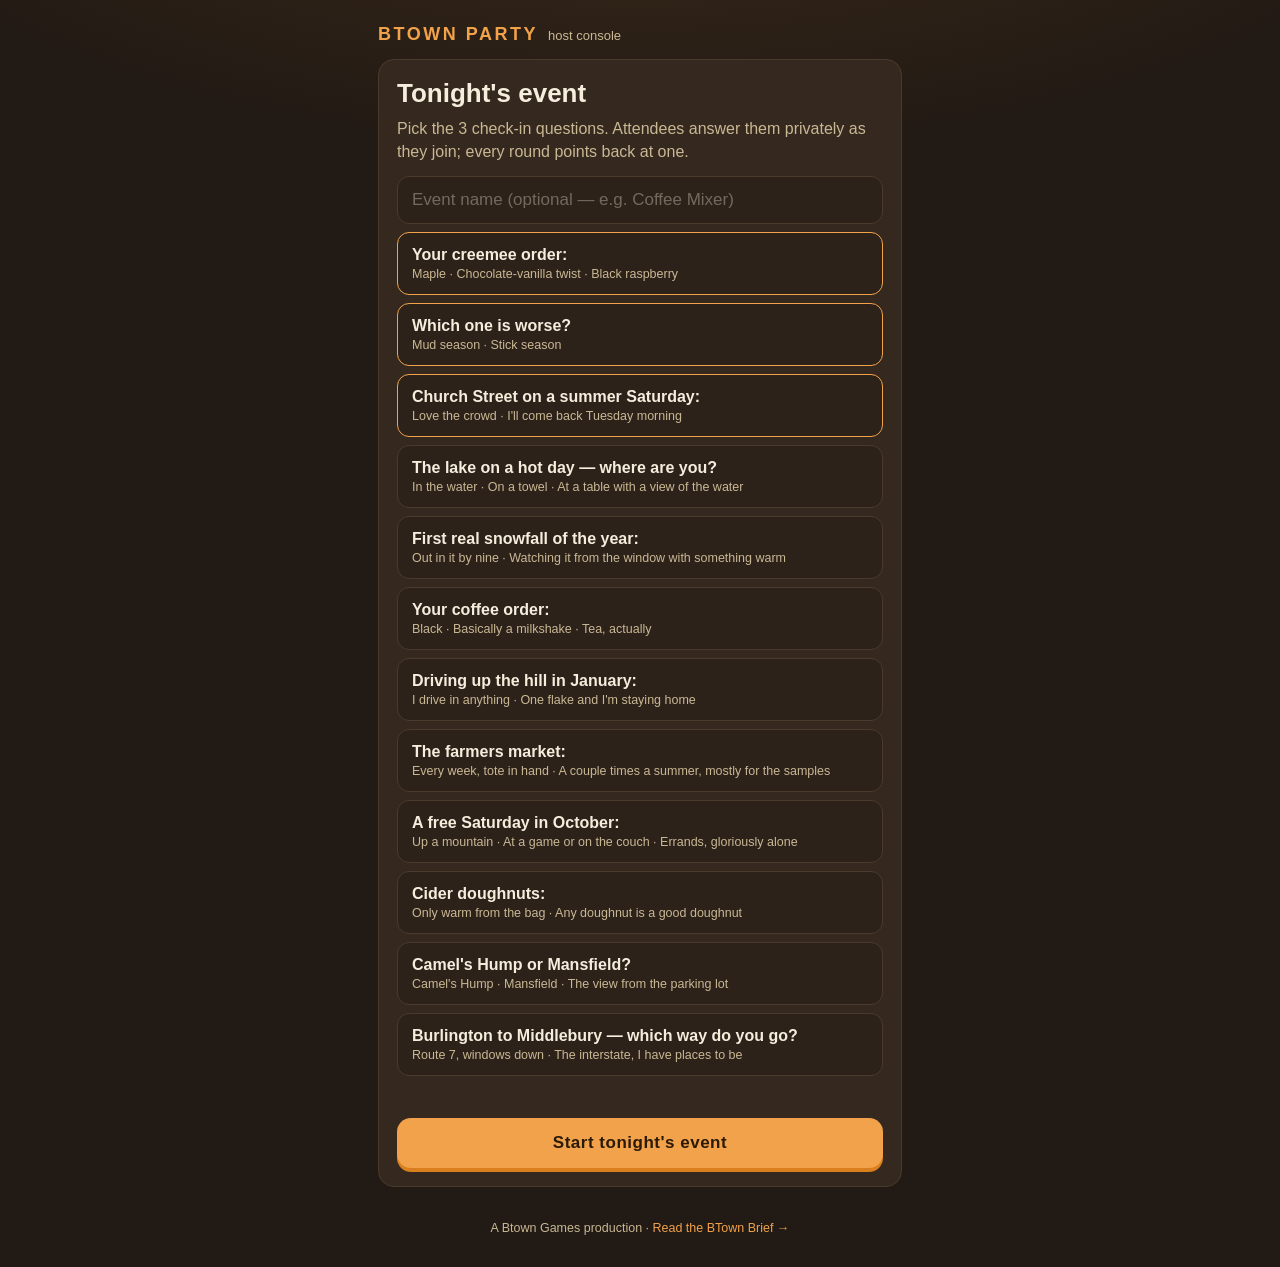
==== host.html @ 73866e27 "Btown Party: live social-mixer platform + The Room Knows The digital layer under a live mixer: atten" ====
<!DOCTYPE html>
<html lang="en">
<head>
<meta charset="utf-8">
<meta name="viewport" content="width=device-width, initial-scale=1, viewport-fit=cover">
<meta name="theme-color" content="#221a14">
<title>BTOWN PARTY — Host console</title>
<meta name="description" content="Run the mixer from your phone: roster, rounds, approvals, and the staged reveal.">
<meta name="robots" content="noindex">
<link rel="icon" href="icon.svg" type="image/svg+xml">
<link rel="apple-touch-icon" href="icon-180.png">
<link rel="stylesheet" href="style.css">
</head>
<body class="face-host">
<div class="page">
  <div class="brand"><span class="b-party">BTOWN PARTY</span><span class="b-sub">host console</span></div>
  <div id="demoBanner" class="demo-banner hidden">Demo night — a fake crowd of 12 is already in the room.</div>

  <!-- create tonight's event -->
  <div id="setupPanel" class="card hidden">
    <h1>Tonight's event</h1>
    <p class="dim">Pick the 3 check-in questions. Attendees answer them privately as they join; every round points back at one.</p>
    <div style="margin-top:12px">
      <input id="eventTitle" type="text" maxlength="80" placeholder="Event name (optional — e.g. Coffee Mixer)">
    </div>
    <div id="questionPicker" style="margin-top:8px"></div>
    <div id="setupError" class="error-line"></div>
    <button id="hostCreate" class="big-btn">Start tonight's event</button>
  </div>

  <!-- running -->
  <div id="runPanel" class="hidden">
    <div class="card">
      <div class="host-head">
        <span class="host-code" id="hostCode">····</span>
        <span class="host-stat" id="hostCount">0 in the room</span>
        <button id="shareBtn" class="chip-btn">📲 invite link</button>
      </div>
      <p class="dim small">Screen page: open <span id="screenHint"></span> on the laptop — the join QR lives there.</p>
    </div>

    <div class="card">
      <h2>Round</h2>
      <div id="roundSetupMount" class="hidden"></div>
      <div id="roundLive" class="hidden">
        <p id="roundStatus" class="dim" style="margin:6px 0 4px"></p>
        <div id="modQueue"></div>
        <div class="host-actions">
          <button id="approveAllBtn" class="chip-btn">✅ Approve the rest</button>
        </div>
        <div class="host-actions">
          <button id="closeRoundBtn" class="big-btn">Close the round</button>
          <button id="revealBtn" class="big-btn hidden">Start the reveal</button>
        </div>
        <div class="host-actions">
          <button id="scrapRoundBtn" class="chip-btn">🗑 Scrap this round</button>
        </div>
      </div>
    </div>

    <div class="card">
      <h2>In the room</h2>
      <p class="dim small">Tap a name twice to remove them. ○ = hasn't checked in.</p>
      <div class="roster" id="hostRoster"></div>
    </div>

    <div class="card">
      <button id="endEventBtn" class="chip-btn">🌙 End the event</button>
      <p class="dim small" style="margin-top:8px">Ends the night for every phone. Tap twice.</p>
    </div>
  </div>

  <!-- narrated reveal (fullscreen; equals the big screen in dignity) -->
  <div id="narrated" class="hidden">
    <div id="narratedTitle"></div>
    <div id="narratedLines"></div>
    <div id="narratedStep"></div>
    <div id="narratedControls">
      <button id="narratedNext" class="big-btn">Next beat →</button>
    </div>
  </div>

  <div id="offlinePanel" class="card hidden">
    <h1>Party mode isn't switched on yet</h1>
    <p class="dim">One-time setup: paste <strong>supabase/party-SETUP.sql</strong> into the Supabase SQL editor (see PARTY-SETUP.md). Or rehearse right now with <a href="host.html?demo=1" style="color:var(--amber)">the demo night</a>.</p>
  </div>

  <footer class="footer">
    A Btown Games production · <a href="https://www.btownbrief.com" target="_blank" rel="noopener">Read the BTown Brief →</a>
  </footer>
</div>
<script type="module" src="js/host.js"></script>
</body>
</html>
---- style.css ----
/* BTOWN PARTY — a Btown Games production.
   One sheet, three faces: body.face-phone (attendee), body.face-host
   (Stephen's console), body.face-screen (projector / TV). The palette is a
   mixer at dusk: espresso room, string-light amber, cream type. */

* { margin: 0; padding: 0; box-sizing: border-box; }

:root {
  --room: #221a14;        /* espresso */
  --room-2: #2d221a;
  --card: #35291f;
  --line: #4a3a2c;
  --cream: #f6eedd;
  --cream-dim: #c9b894;
  --amber: #f2a24a;       /* string lights */
  --amber-deep: #d97f1e;
  --glow: #ffd9a0;
  --green: #4fae6d;       /* approve */
  --red: #c9502f;         /* reject */
  --hold: #8a7db8;        /* hold */
}

html, body {
  min-height: 100%;
  background: var(--room);
  color: var(--cream);
  font-family: -apple-system, BlinkMacSystemFont, "Segoe UI", Roboto, "Helvetica Neue", Arial, sans-serif;
  -webkit-tap-highlight-color: transparent;
}
body {
  background:
    radial-gradient(1200px 500px at 50% -200px, rgba(242, 162, 74, 0.14), transparent 70%),
    var(--room);
}

.hidden { display: none !important; }

button {
  font: inherit;
  color: inherit;
  background: none;
  border: none;
  cursor: pointer;
}

/* ------------------------------------------------------------ furniture */

.page {
  max-width: 560px;
  margin: 0 auto;
  padding: max(env(safe-area-inset-top), 14px) 18px calc(env(safe-area-inset-bottom) + 32px);
  min-height: 100dvh;
  display: flex;
  flex-direction: column;
}

.brand {
  display: flex;
  align-items: baseline;
  gap: 10px;
  padding: 10px 0 4px;
}
.brand .b-party {
  font-weight: 900;
  letter-spacing: 0.14em;
  color: var(--amber);
  font-size: 18px;
}
.brand .b-sub {
  color: var(--cream-dim);
  font-size: 13px;
}

.card {
  background: var(--card);
  border: 1px solid var(--line);
  border-radius: 16px;
  padding: 18px;
  margin: 10px 0;
}

h1 { font-size: 26px; line-height: 1.2; margin-bottom: 8px; }
h2 { font-size: 20px; line-height: 1.25; }
p { line-height: 1.45; }
.dim { color: var(--cream-dim); }
.small { font-size: 13px; }

.big-btn {
  display: block;
  width: 100%;
  padding: 15px;
  margin-top: 14px;
  border-radius: 14px;
  background: var(--amber);
  color: #2b1a06;
  font-size: 17px;
  font-weight: 800;
  letter-spacing: 0.03em;
  box-shadow: 0 4px 0 var(--amber-deep);
}
.big-btn:active { transform: translateY(2px); box-shadow: 0 2px 0 var(--amber-deep); }
.big-btn:disabled { opacity: 0.45; box-shadow: none; }

.chip-btn {
  display: inline-block;
  padding: 9px 14px;
  border-radius: 999px;
  border: 1px solid var(--line);
  background: var(--room-2);
  color: var(--cream);
  font-size: 14px;
  font-weight: 650;
}
.chip-btn:active { transform: scale(0.97); }

input[type="text"] {
  width: 100%;
  padding: 13px 14px;
  border-radius: 12px;
  border: 1px solid var(--line);
  background: var(--room-2);
  color: var(--cream);
  font-size: 17px;
}
input[type="text"]::placeholder { color: rgba(246, 238, 221, 0.35); }
input.code-input {
  text-transform: uppercase;
  letter-spacing: 0.5em;
  font-weight: 800;
  text-align: center;
  font-size: 24px;
}

.error-line {
  color: #ff9d7e;
  font-size: 14px;
  min-height: 20px;
  margin-top: 8px;
}

.footer {
  margin-top: auto;
  padding-top: 24px;
  text-align: center;
  font-size: 12.5px;
  color: var(--cream-dim);
}
.footer a { color: var(--amber); text-decoration: none; }

.demo-banner {
  background: var(--hold);
  color: #1d1830;
  font-weight: 700;
  font-size: 13px;
  text-align: center;
  border-radius: 10px;
  padding: 7px 10px;
  margin: 8px 0;
}

/* ------------------------------------------------- attendee: check-in */

.checkin-q { margin: 14px 0 6px; }
.opt-btn {
  display: block;
  width: 100%;
  text-align: left;
  padding: 13px 14px;
  margin-top: 8px;
  border-radius: 12px;
  border: 1px solid var(--line);
  background: var(--room-2);
  font-size: 16px;
}
.opt-btn.sel {
  border-color: var(--amber);
  background: rgba(242, 162, 74, 0.16);
  font-weight: 700;
}

.progress-dots {
  display: flex;
  gap: 6px;
  justify-content: center;
  margin: 10px 0 2px;
}
.progress-dots i {
  width: 8px; height: 8px;
  border-radius: 50%;
  background: var(--line);
}
.progress-dots i.on { background: var(--amber); }

/* ------------------------------------------------- attendee: idle/collect */

.idle-hero {
  text-align: center;
  padding: 12vh 8px 8px;
}
.idle-hero .lantern {
  font-size: 54px;
  display: inline-block;
  animation: sway 3.2s ease-in-out infinite;
}
@keyframes sway {
  0%, 100% { transform: rotate(-4deg); }
  50% { transform: rotate(4deg); }
}
.idle-hero h1 { margin-top: 10px; }

.collect-ask {
  color: var(--amber);
  font-weight: 800;
  letter-spacing: 0.08em;
  text-transform: uppercase;
  font-size: 13px;
}
.collect-question { margin: 6px 0 12px; }
.collect-opt {
  display: block;
  width: 100%;
  text-align: left;
  padding: 14px;
  margin-top: 8px;
  border-radius: 12px;
  border: 1px solid var(--line);
  background: var(--room-2);
  font-size: 17px;
}
.collect-opt.sel {
  border-color: var(--amber);
  background: rgba(242, 162, 74, 0.16);
  font-weight: 700;
}
.pct-wrap { margin-top: 16px; }
.pct-wrap label { display: block; font-size: 15px; margin-bottom: 8px; }
.pct-wrap strong { color: var(--amber); font-size: 18px; }
input[type="range"] {
  width: 100%;
  accent-color: var(--amber);
  height: 34px;
}

/* --------------------------------------------------------- host console */

.host-head {
  display: flex;
  align-items: center;
  gap: 12px;
  flex-wrap: wrap;
  margin: 6px 0;
}
.host-code {
  font-size: 30px;
  font-weight: 900;
  letter-spacing: 0.24em;
  color: var(--amber);
}
.host-stat { color: var(--cream-dim); font-size: 14px; }

.host-hint { color: var(--cream-dim); font-size: 14px; margin-bottom: 8px; }

.question-pick {
  display: block;
  width: 100%;
  text-align: left;
  padding: 13px 14px;
  margin-top: 8px;
  border-radius: 12px;
  border: 1px solid var(--line);
  background: var(--room-2);
}
.question-pick .qp-text { display: block; font-size: 16px; font-weight: 650; }
.question-pick .qp-meta { display: block; font-size: 12.5px; color: var(--cream-dim); margin-top: 3px; }
.question-pick.played { opacity: 0.55; }
.question-pick:active { border-color: var(--amber); }

.roster {
  display: flex;
  flex-wrap: wrap;
  gap: 7px;
  margin-top: 10px;
}
.roster .who {
  padding: 6px 11px;
  border-radius: 999px;
  background: var(--room-2);
  border: 1px solid var(--line);
  font-size: 13.5px;
}
.roster .who.away { opacity: 0.5; }
.roster .who .no-checkin { color: var(--cream-dim); }

.mod-row {
  display: flex;
  align-items: center;
  gap: 10px;
  padding: 10px 0;
  border-bottom: 1px solid var(--line);
}
.mod-row:last-child { border-bottom: none; }
.mod-who { font-weight: 700; min-width: 72px; }
.mod-what { flex: 1; color: var(--cream-dim); font-size: 14.5px; }
.mod-btns { display: flex; gap: 6px; }
.mod-btns button {
  width: 38px; height: 38px;
  border-radius: 10px;
  border: 1px solid var(--line);
  background: var(--room-2);
  font-size: 16px;
}
.mod-row.approved .b-ok { background: var(--green); border-color: var(--green); }
.mod-row.rejected .b-no { background: var(--red); border-color: var(--red); }
.mod-row.held .b-hold { background: var(--hold); border-color: var(--hold); }
.mod-row.approved .mod-who::after { content: " ✓"; color: var(--green); }

.host-actions {
  display: flex;
  gap: 10px;
  flex-wrap: wrap;
  margin-top: 12px;
}
.host-actions .big-btn { flex: 1; min-width: 150px; margin-top: 0; }

/* ------------------------------------------------- narrated reveal view */

#narrated {
  position: fixed;
  inset: 0;
  z-index: 40;
  background:
    radial-gradient(1000px 420px at 50% -160px, rgba(242, 162, 74, 0.18), transparent 70%),
    var(--room);
  display: flex;
  flex-direction: column;
  padding: max(env(safe-area-inset-top), 18px) 22px calc(env(safe-area-inset-bottom) + 18px);
}
#narratedTitle {
  color: var(--amber);
  font-weight: 800;
  letter-spacing: 0.08em;
  text-transform: uppercase;
  font-size: 15px;
}
#narratedLines {
  flex: 1;
  display: flex;
  flex-direction: column;
  justify-content: center;
  gap: 4vh;
}
#narratedLines .n-line {
  font-size: clamp(26px, 6.5vw, 44px);
  font-weight: 800;
  line-height: 1.22;
  animation: rise 0.45s ease-out both;
}
#narratedLines .n-line:nth-child(2) { animation-delay: 0.25s; }
#narratedLines .n-line:nth-child(3) { animation-delay: 0.5s; }
#narratedLines .n-line:nth-child(n+4) { animation-delay: 0.7s; }
#narratedLines .n-line.secondary { color: var(--cream-dim); font-size: clamp(20px, 4.5vw, 30px); }
#narratedControls { display: flex; gap: 10px; }
#narratedControls .big-btn { margin-top: 0; }
#narratedStep { text-align: center; color: var(--cream-dim); font-size: 13px; padding: 8px 0; }

/* ---------------------------------------------------------- screen face */

body.face-screen { overflow: hidden; }
#stage {
  position: fixed;
  inset: 0;
  display: flex;
  flex-direction: column;
  align-items: center;
  justify-content: center;
  text-align: center;
  padding: 4vmin;
}
#stage .stage-inner { width: min(92vw, 1400px); }

#joinCorner {
  position: fixed;
  right: 24px;
  bottom: 24px;
  background: var(--card);
  border: 1px solid var(--line);
  border-radius: 18px;
  padding: 16px;
  text-align: center;
  z-index: 10;
}
#joinCorner svg { display: block; width: 140px; height: 140px; border-radius: 8px; }
#joinCorner .jc-code {
  font-weight: 900;
  letter-spacing: 0.3em;
  color: var(--amber);
  font-size: 22px;
  margin-top: 8px;
}
#joinCorner .jc-hint { color: var(--cream-dim); font-size: 12.5px; margin-top: 2px; }

.screen-kicker {
  color: var(--amber);
  font-weight: 800;
  letter-spacing: 0.14em;
  text-transform: uppercase;
  font-size: clamp(16px, 2.2vmin, 26px);
}
.screen-title {
  font-size: clamp(40px, 8vmin, 96px);
  font-weight: 900;
  line-height: 1.08;
  margin: 2vmin 0;
}
.screen-sub {
  color: var(--cream-dim);
  font-size: clamp(18px, 3vmin, 34px);
}
.screen-count {
  margin-top: 3vmin;
  font-size: clamp(20px, 3.2vmin, 36px);
  color: var(--glow);
  font-weight: 700;
}

/* screen: reveal beats */
.beat-kicker {
  color: var(--amber);
  font-weight: 800;
  letter-spacing: 0.14em;
  text-transform: uppercase;
  font-size: clamp(16px, 2.4vmin, 28px);
}
.beat-question {
  font-size: clamp(34px, 6.4vmin, 84px);
  font-weight: 900;
  line-height: 1.12;
  margin: 2.4vmin 0;
}
.beat-question.small {
  font-size: clamp(20px, 3vmin, 40px);
  color: var(--cream-dim);
  font-weight: 700;
}
.beat-drumroll {
  font-size: clamp(34px, 6vmin, 80px);
  font-weight: 900;
  animation: pulse 1.1s ease-in-out infinite;
}
@keyframes pulse {
  0%, 100% { opacity: 1; transform: scale(1); }
  50% { opacity: 0.75; transform: scale(0.985); }
}
.beat-sub {
  color: var(--cream-dim);
  font-size: clamp(18px, 2.8vmin, 32px);
  margin-top: 1.6vmin;
}
.beat-options { margin-top: 2vmin; }
.beat-option {
  font-size: clamp(26px, 4.6vmin, 60px);
  font-weight: 800;
  padding: 1.4vmin 0;
}
.beat-winner {
  font-size: clamp(44px, 9vmin, 110px);
  font-weight: 900;
  color: var(--glow);
  margin: 2vmin 0 1vmin;
  text-shadow: 0 0 40px rgba(242, 162, 74, 0.35);
}

.beat-bars { margin-top: 3vmin; }
.bar-row {
  display: grid;
  grid-template-columns: minmax(18vmin, 32vmin) 1fr 9vmin;
  align-items: center;
  gap: 2vmin;
  margin: 2vmin 0;
}
.bar-label {
  text-align: right;
  font-size: clamp(18px, 3vmin, 38px);
  font-weight: 700;
}
.bar-track {
  height: clamp(26px, 5vmin, 64px);
  background: var(--room-2);
  border: 1px solid var(--line);
  border-radius: 999px;
  overflow: hidden;
}
.bar-fill {
  height: 100%;
  width: var(--w);
  border-radius: 999px;
  background: linear-gradient(90deg, var(--amber-deep), var(--amber));
  transform-origin: left;
  animation: grow 1.1s cubic-bezier(0.2, 0.7, 0.2, 1) both;
}
.bar-row.winner .bar-fill {
  background: linear-gradient(90deg, var(--amber), var(--glow));
  box-shadow: 0 0 30px rgba(255, 217, 160, 0.4);
}
.bar-row.winner .bar-label { color: var(--glow); }
@keyframes grow {
  from { transform: scaleX(0); }
  to { transform: scaleX(1); }
}
.bar-pct {
  text-align: left;
  font-size: clamp(18px, 3.2vmin, 40px);
  font-weight: 900;
  color: var(--glow);
  animation: rise 0.4s ease-out both;
}

.beat-board {
  list-style: none;
  margin-top: 3vmin;
  display: inline-block;
  min-width: min(70vw, 800px);
}
.beat-board li {
  display: flex;
  justify-content: space-between;
  gap: 4vmin;
  font-size: clamp(22px, 4vmin, 52px);
  font-weight: 800;
  padding: 1.2vmin 2vmin;
  border-bottom: 1px solid var(--line);
}
.beat-board li:first-child { color: var(--glow); }
.beat-board li strong { color: var(--amber); }

.land { animation: rise 0.5s ease-out both; }
@keyframes rise {
  from { opacity: 0; transform: translateY(14px); }
  to { opacity: 1; transform: translateY(0); }
}

/* screen lobby scoreboard teaser */
.lobby-board {
  margin-top: 3vmin;
  color: var(--cream-dim);
  font-size: clamp(16px, 2.4vmin, 28px);
}
.lobby-board strong { color: var(--amber); }

/* --------------------------------------------------------- small screens */

@media (max-width: 420px) {
  .host-code { font-size: 24px; }
}
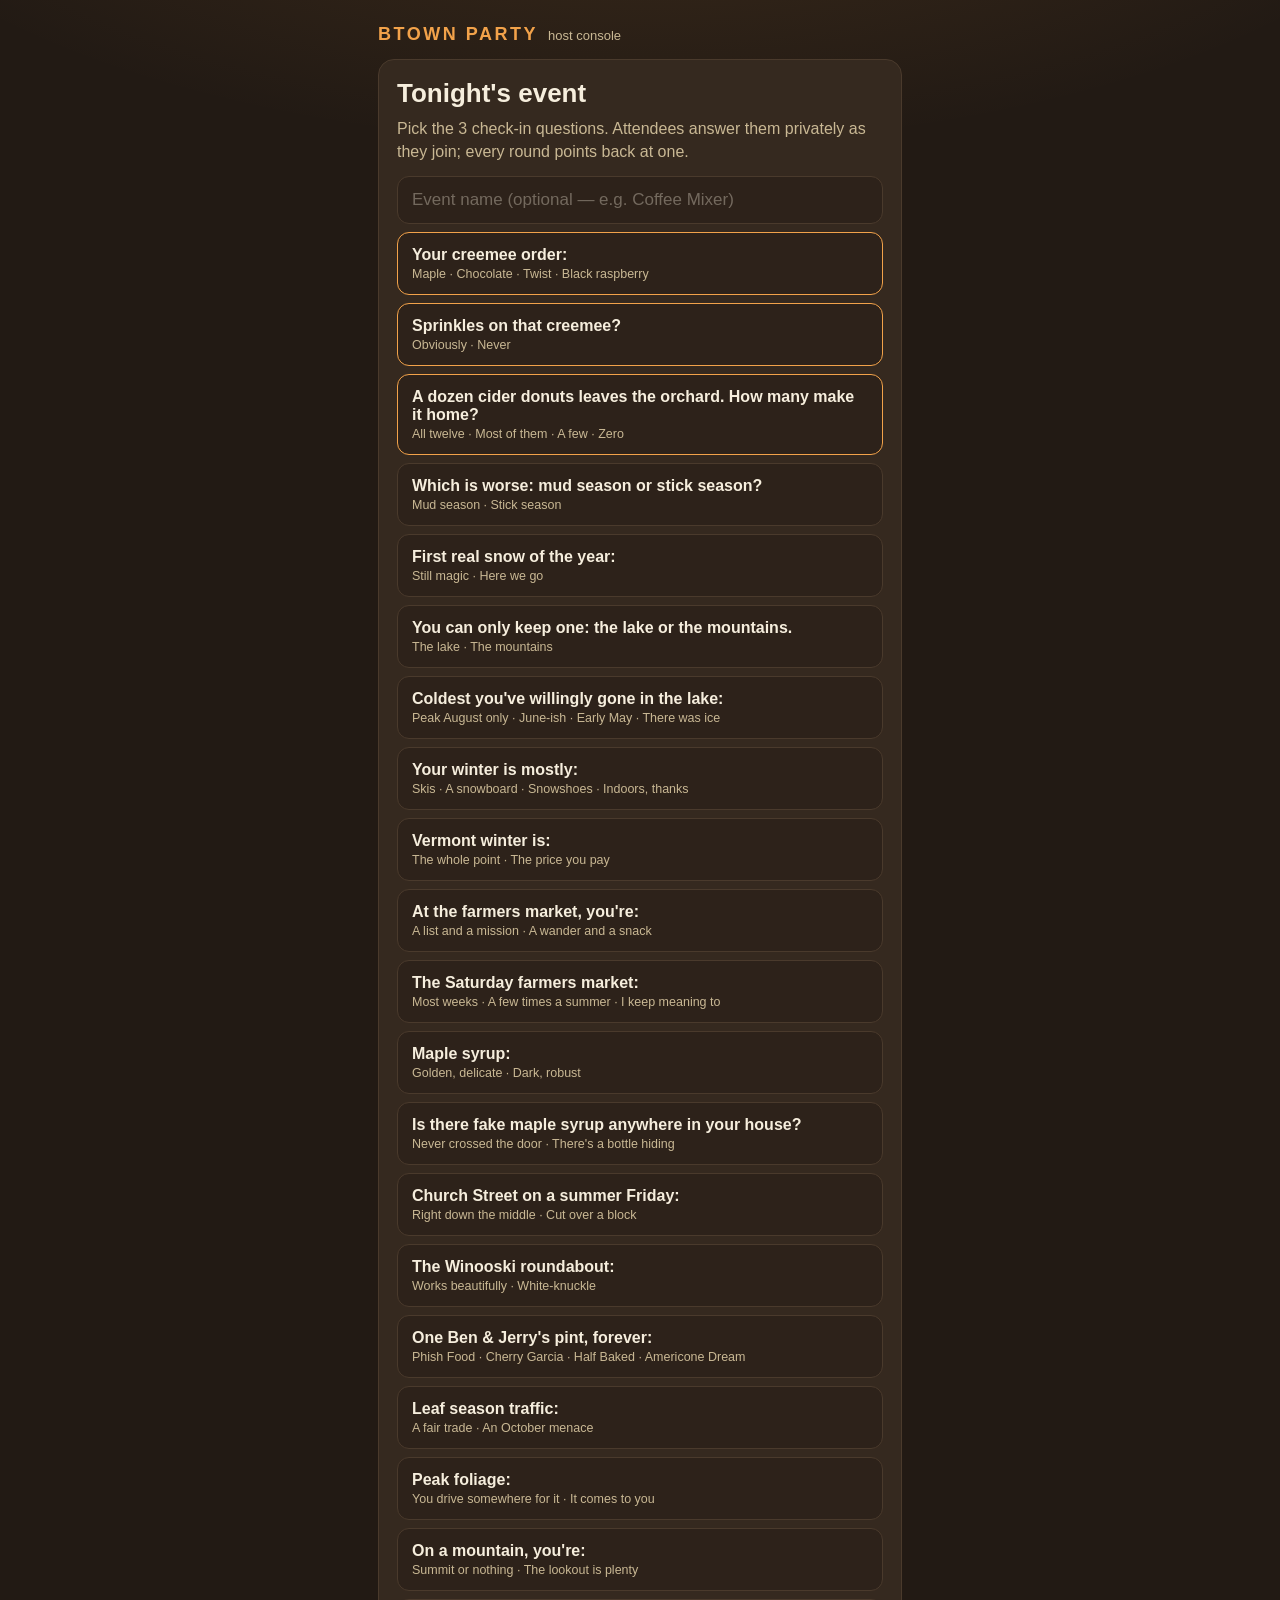
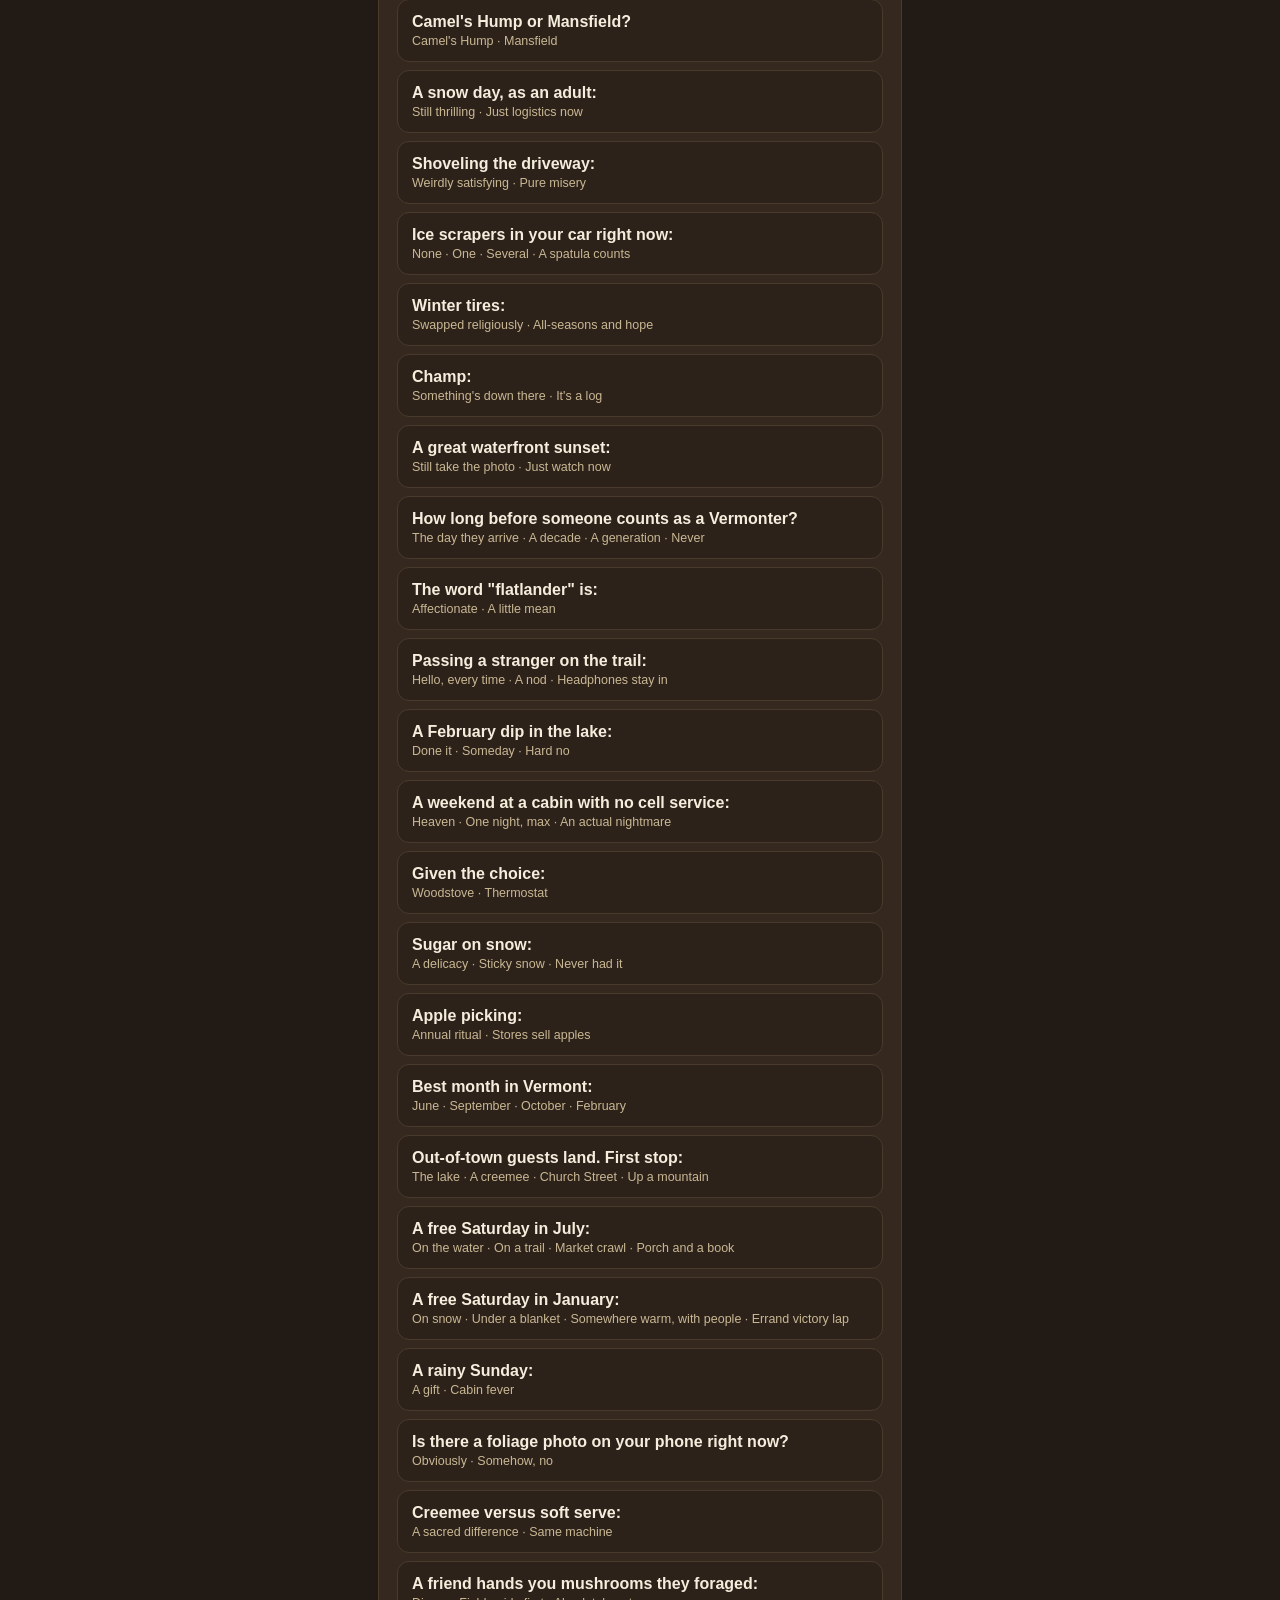
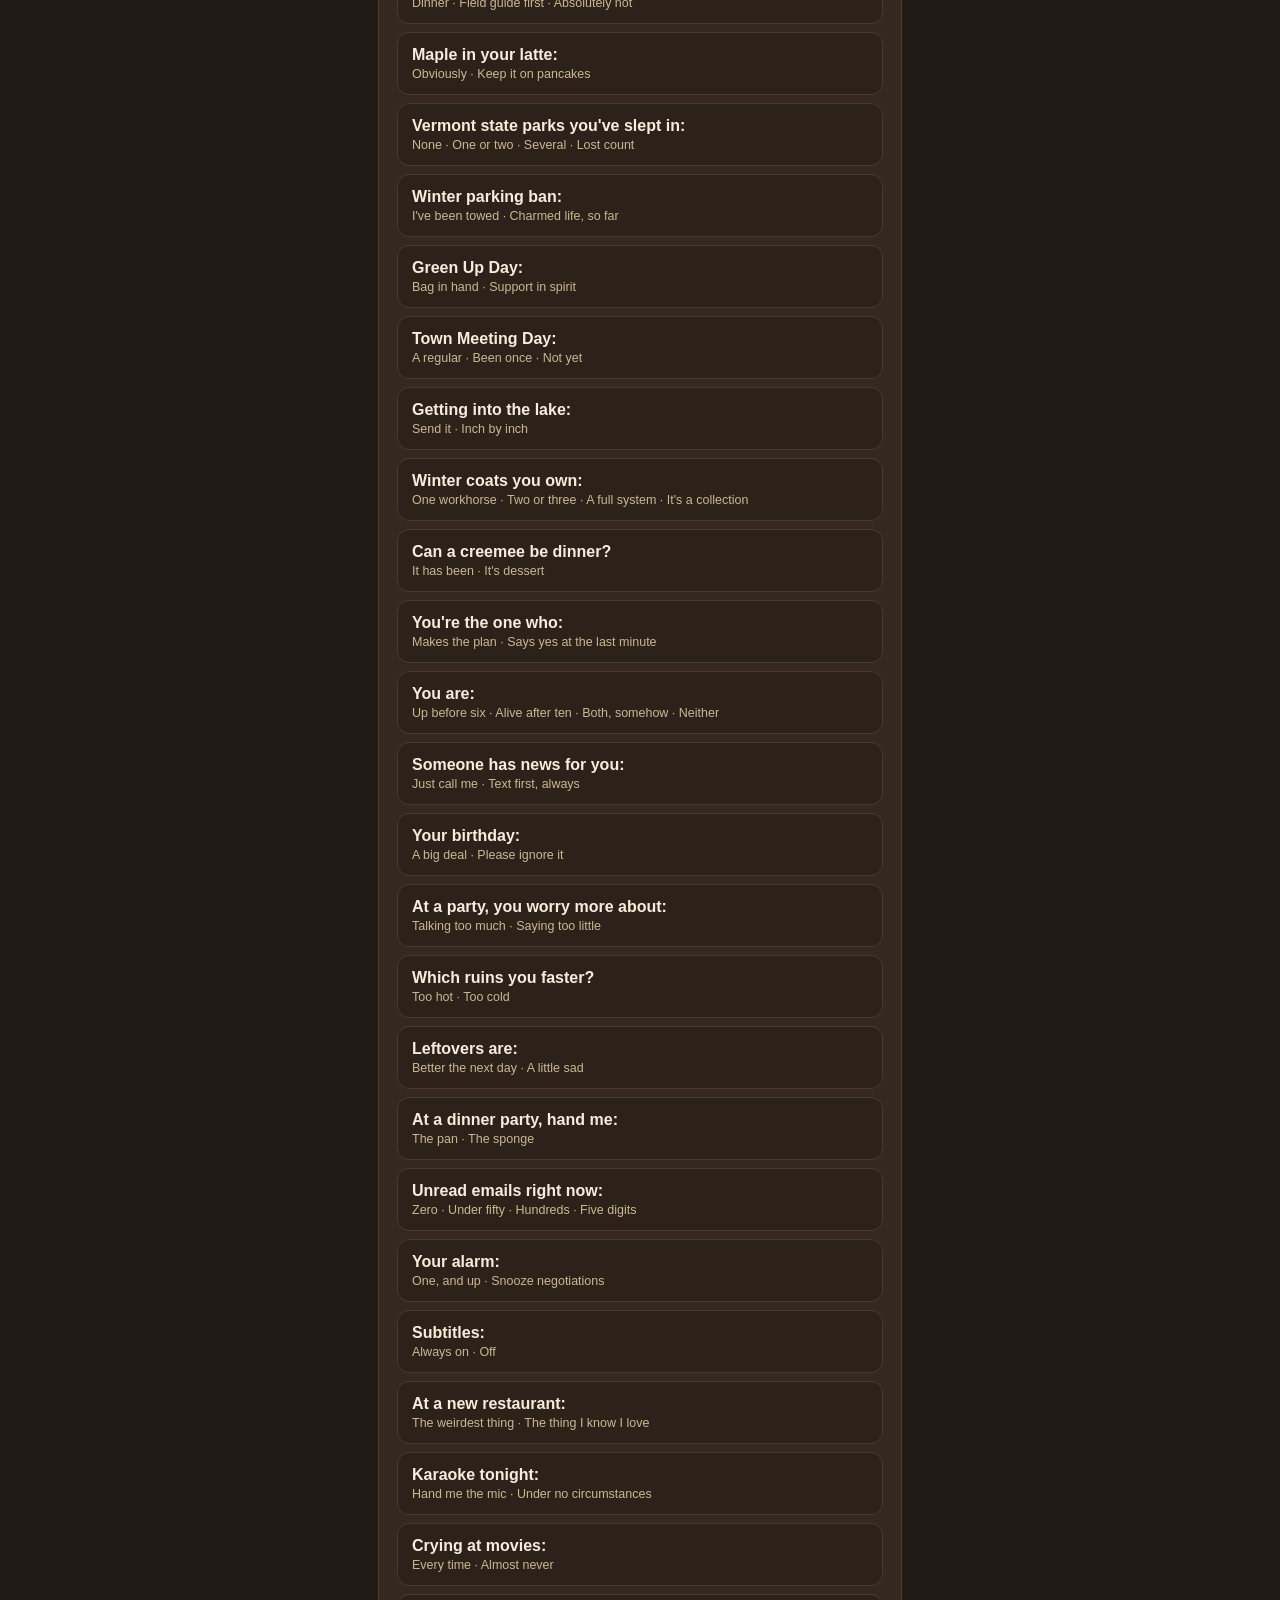
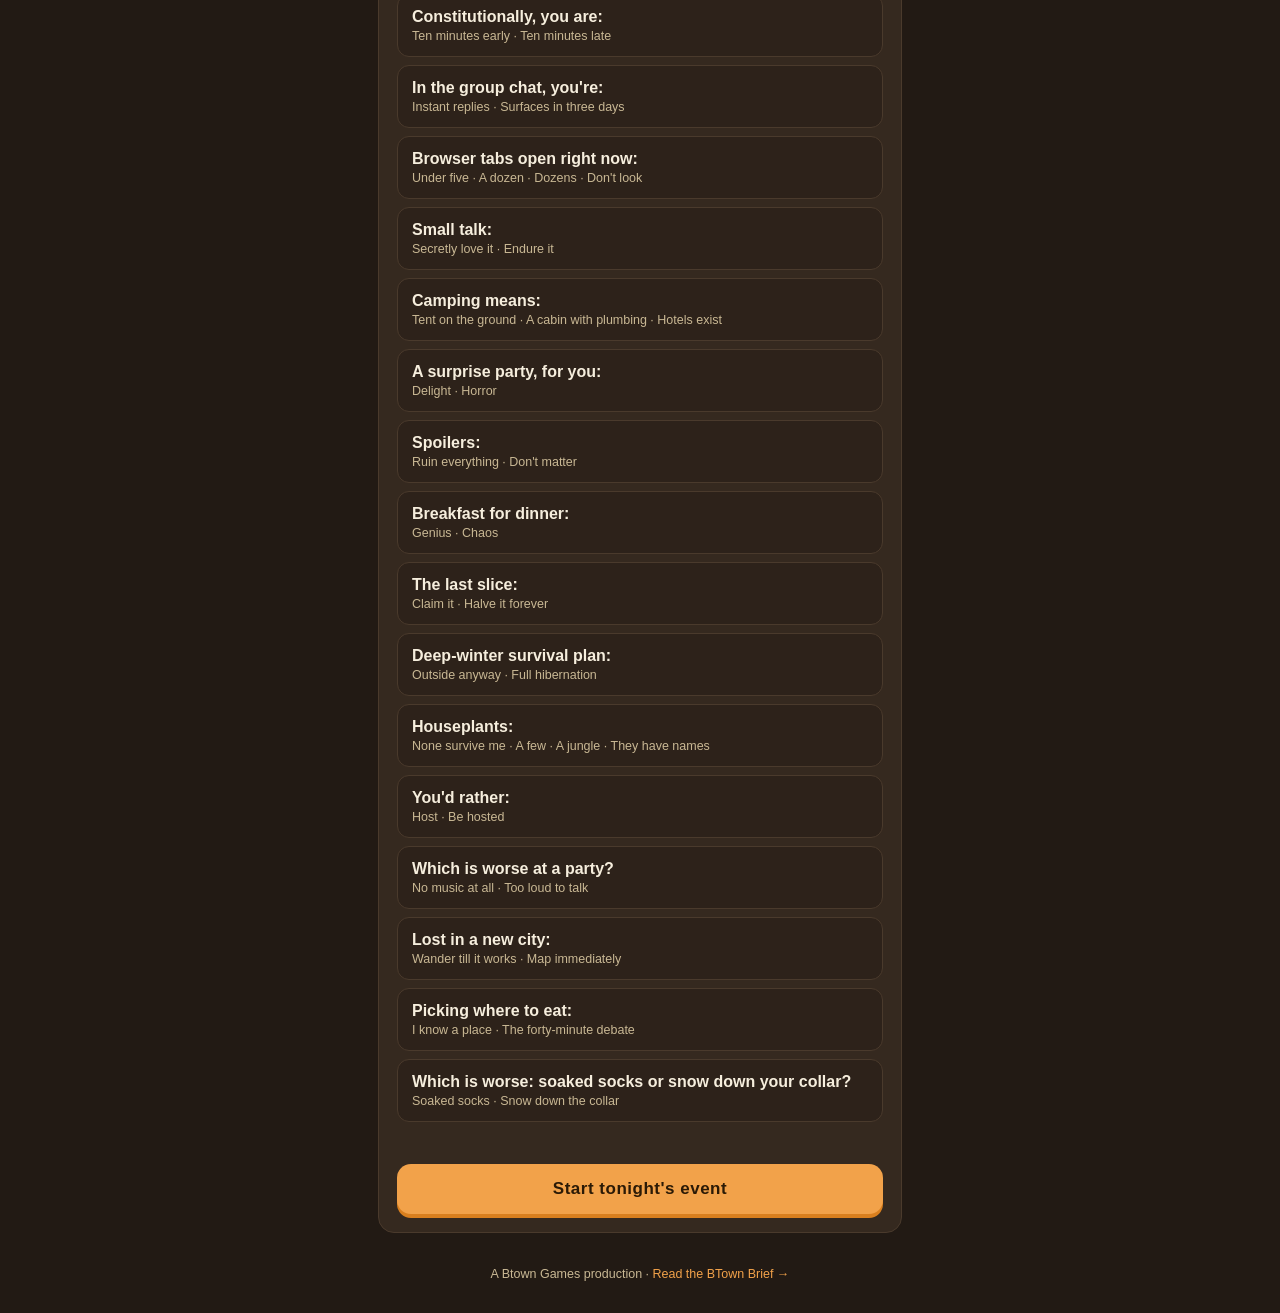
==== commit b94d5555: "Add GoatCounter analytics Adds the shared btown-brief.goatcounter.com snippet so this project's traf" ====
--- a/host.html
+++ b/host.html
@@ -10,6 +10,9 @@
 <link rel="icon" href="icon.svg" type="image/svg+xml">
 <link rel="apple-touch-icon" href="icon-180.png">
 <link rel="stylesheet" href="style.css">
+<!-- GoatCounter -->
+<script data-goatcounter="https://btown-brief.goatcounter.com/count"
+        async src="//gc.zgo.at/count.js"></script>
 </head>
 <body class="face-host">
 <div class="page">
--- a/style.css
+++ b/style.css
@@ -101,6 +101,25 @@
 .big-btn:active { transform: translateY(2px); box-shadow: 0 2px 0 var(--amber-deep); }
 .big-btn:disabled { opacity: 0.45; box-shadow: none; }
 
+/* "host your own" pitch at the bottom of the join card (hidden on QR deep links) */
+.host-pitch {
+  margin-top: 22px;
+  padding-top: 16px;
+  border-top: 1px solid var(--line);
+}
+.host-pitch h2 { font-size: 17px; margin: 0 0 4px; }
+.host-pitch .host-btn {
+  background: var(--room-2);
+  color: var(--cream);
+  border: 1px solid var(--amber);
+  box-shadow: 0 4px 0 var(--line);
+  text-align: center;
+  text-decoration: none;
+}
+.host-pitch .host-btn:active { transform: translateY(2px); box-shadow: 0 2px 0 var(--line); }
+.host-practice { margin-top: 10px; text-align: center; }
+.host-practice a { color: var(--cream-dim); }
+
 .chip-btn {
   display: inline-block;
   padding: 9px 14px;
@@ -291,6 +310,44 @@
 .roster .who.away { opacity: 0.5; }
 .roster .who .no-checkin { color: var(--cream-dim); }
 
+/* mode picker tabs (hidden automatically when only one mode is installed) */
+.mode-tabs {
+  display: flex;
+  gap: 8px;
+  overflow-x: auto;
+  padding-bottom: 10px;
+  margin-bottom: 12px;
+  border-bottom: 1px solid var(--line);
+  -webkit-overflow-scrolling: touch;
+}
+.mode-tab {
+  flex: 0 0 auto;
+  display: flex;
+  flex-direction: column;
+  align-items: flex-start;
+  gap: 2px;
+  max-width: 200px;
+  padding: 8px 12px;
+  border: 1px solid var(--line);
+  border-radius: 12px;
+  background: var(--room-2);
+  text-align: left;
+}
+.mode-tab.active {
+  border-color: var(--amber);
+  background: var(--card);
+  box-shadow: 0 0 0 1px var(--amber) inset;
+}
+.mode-tab-title { font-weight: 700; }
+.mode-tab-tag {
+  color: var(--cream-dim);
+  font-size: 12.5px;
+  white-space: nowrap;
+  overflow: hidden;
+  text-overflow: ellipsis;
+  max-width: 100%;
+}
+
 .mod-row {
   display: flex;
   align-items: center;
